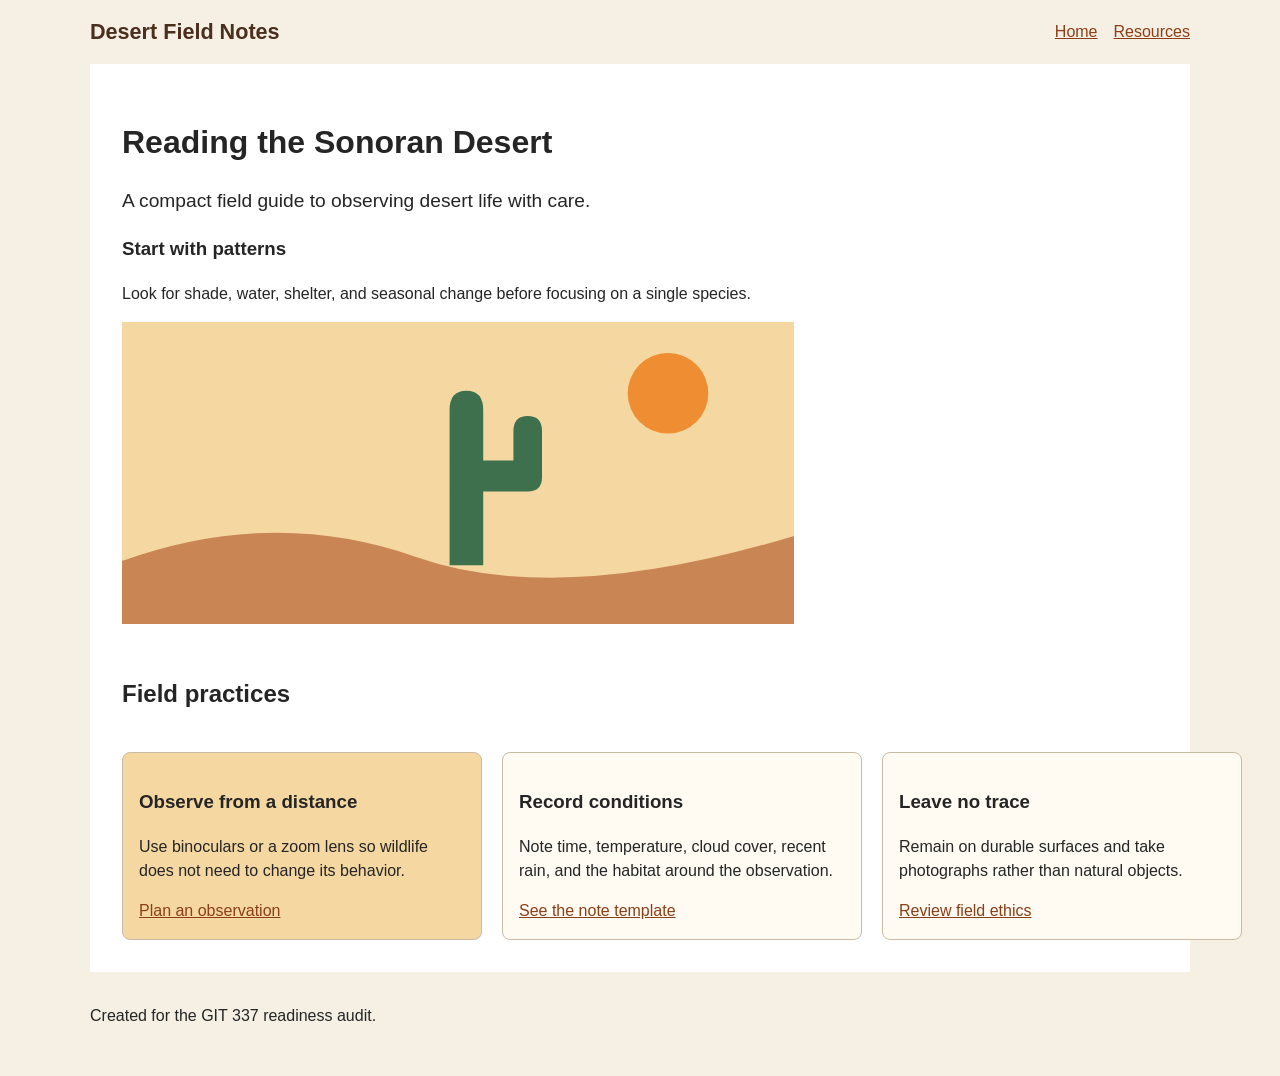
==== ASSESSMENT-Desert-Field-Notes-Starter/index.html @ 35373967 "initial files - no repairs" ====
<!doctype html>
<html>
  <head>
    <meta charset="utf-8">
    <title>Desert Field Notes</title>
    <link rel="stylesheet" href="css/styles.css">
  </head>
  <body>
    <header class="site-header">
      <a class="site-name" href="index.html">Desert Field Notes</a>
      <nav aria-label="Primary navigation">
        <ul class="nav-list">
          <li><a href="index.html">Home</a></li>
          <li><a href="resource.html">Resources</a></li>
        </ul>
      </nav>
    </header>

    <main>
      <h1>Reading the Sonoran Desert</h1>
      <p class="lede">A compact field guide to observing desert life with care.</p>

      <section class="intro">
        <h3>Start with patterns</h3>
        <p>Look for shade, water, shelter, and seasonal change before focusing on a single species.</p>
        <img src="images/saguaro-study.svg" alt="image123">
      </section>

      <section class="cards" aria-labelledby="field-practices">
        <h2 id="field-practices">Field practices</h2>
        <article class="card featured" id="featured-card">
          <h3>Observe from a distance</h3>
          <p>Use binoculars or a zoom lens so wildlife does not need to change its behavior.</p>
          <a href="pages/resources.html">Plan an observation</a>
        </article>
        <article class="card">
          <h3>Record conditions</h3>
          <p>Note time, temperature, cloud cover, recent rain, and the habitat around the observation.</p>
          <a href="pages/resources.html#notes">See the note template</a>
        </article>
        <article class="card">
          <h3>Leave no trace</h3>
          <p>Remain on durable surfaces and take photographs rather than natural objects.</p>
          <a href="pages/resources.html#ethics">Review field ethics</a>
        </article>
      </section>
    </main>

    <footer>
      <p>Created for the GIT 337 readiness audit.</p>
    </footer>
  </body>
</html>
---- ASSESSMENT-Desert-Field-Notes-Starter/css/styles.css ----
* {
  box-sizing: border-box;
}

body {
  margin: 0;
  color: #252525;
  background: #f5efe4;
  font-family: Arial, Helvetica, sans-serif;
  line-height: 1.5;
}

a {
  color: #8b3f16;
}

a:focus {
  outline: none;
}

.site-header,
main,
footer {
  width: 1100px;
  margin-inline: auto;
}

.site-header {
  display: flex;
  align-items: center;
  justify-content: space-between;
  padding-block: 1rem;
}

.site-name {
  color: #4b2e1d;
  font-size: 1.35rem;
  font-weight: 700;
  text-decoration: none;
}

.nav-list {
  display: flex;
  gap: 1rem;
  margin: 0;
  padding: 0;
  list-style: none;
}

main {
  padding: 2rem;
  background: #fff;
}

.lede {
  max-width: 60ch;
  font-size: 1.2rem;
}

.intro img {
  display: block;
  width: 100%;
  max-width: 42rem;
  height: auto;
}

.cards {
  display: grid;
  grid-template-columns: repeat(3, 360px);
  gap: 1.25rem;
  margin-top: 2rem;
}

.cards > h2 {
  grid-column: 1 / -1;
}

.card {
  padding: 1rem;
  border: 1px solid #cbbba5;
  border-radius: .5rem;
  background: #fffaf2;
}

#featured-card {
  background: #f4d7a1;
}

.featured {
  background: #dce9d5;
}

.button {
  display: inline-block;
  padding: .65rem 1rem;
  color: white;
  background: #8b3f16;
  border-radius: .35rem;
  text-decoration: none;
}

footer {
  padding-block: 1rem 2rem;
}

@media (min-width: 700px) and (max-width: 500px) {
  .site-header {
    flex-direction: column;
    align-items: flex-start;
  }

  .cards {
    grid-template-columns: 1fr;
  }
}
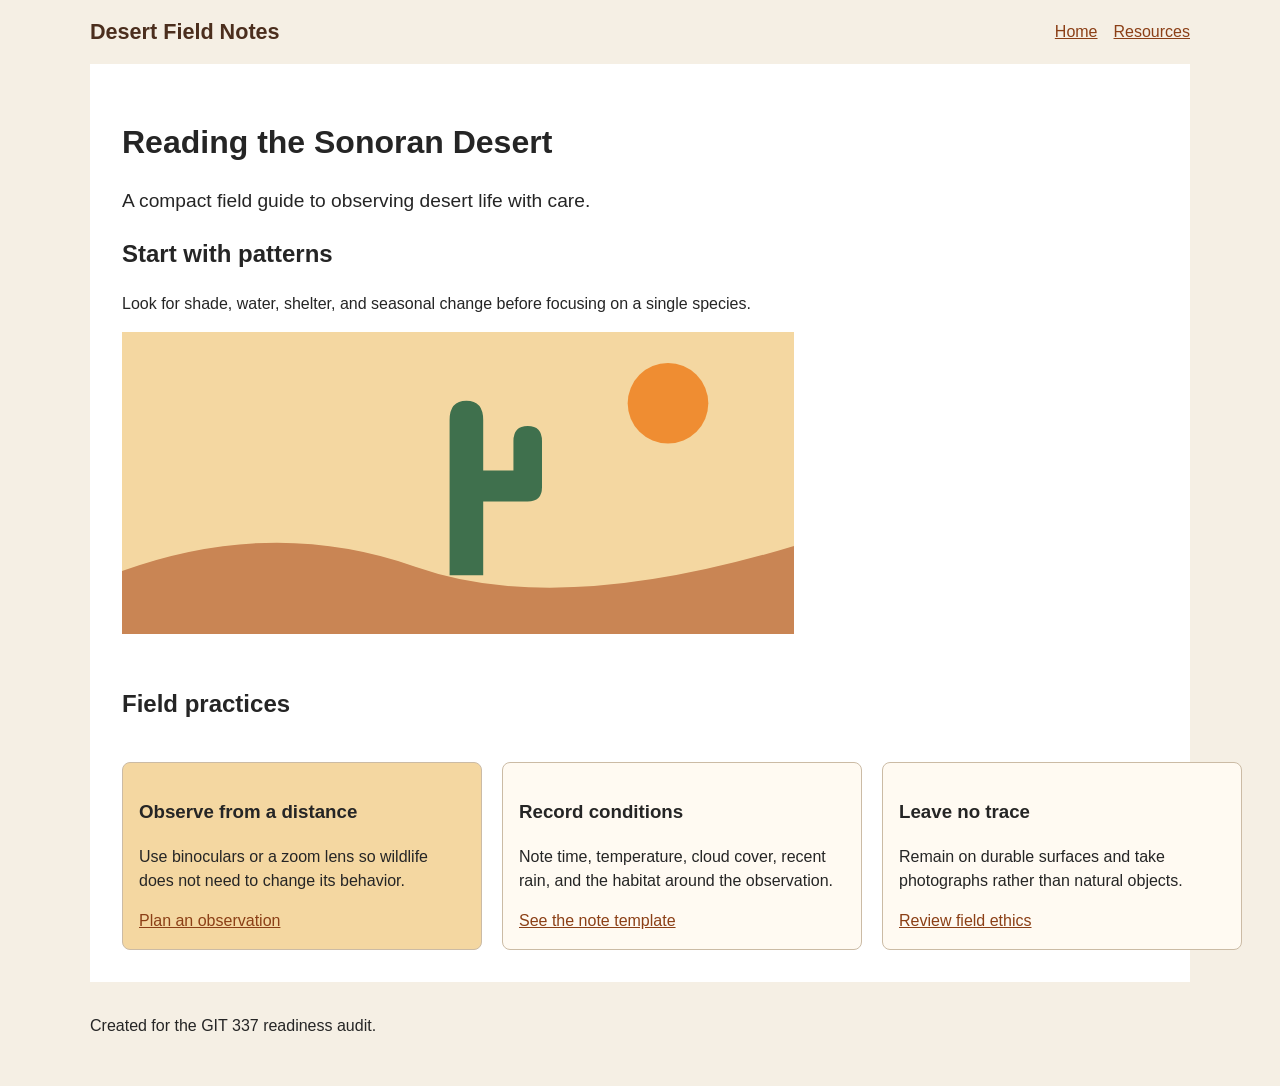
==== commit ff7dc7ff: "repaired index.html" ====
--- a/ASSESSMENT-Desert-Field-Notes-Starter/index.html
+++ b/ASSESSMENT-Desert-Field-Notes-Starter/index.html
@@ -1,7 +1,7 @@
-<!doctype html>
-<html>
+<!DOCTYPE html>
+<html lang="en">
   <head>
-    <meta charset="utf-8">
+    <meta name="viewport" content="width-device-width, initial-scale=1">
     <title>Desert Field Notes</title>
     <link rel="stylesheet" href="css/styles.css">
   </head>
@@ -11,7 +11,7 @@
       <nav aria-label="Primary navigation">
         <ul class="nav-list">
           <li><a href="index.html">Home</a></li>
-          <li><a href="resource.html">Resources</a></li>
+          <li><a href="pages/resources.html">Resources</a></li>
         </ul>
       </nav>
     </header>
@@ -21,9 +21,9 @@
       <p class="lede">A compact field guide to observing desert life with care.</p>
 
       <section class="intro">
-        <h3>Start with patterns</h3>
+        <h2>Start with patterns</h2>
         <p>Look for shade, water, shelter, and seasonal change before focusing on a single species.</p>
-        <img src="images/saguaro-study.svg" alt="image123">
+        <img src="images/saguaro-study.svg" alt="Green saguaro cactus stands in yellow desert sand, orange sunset in the sky, 2D graphics, simple and calm environment">
       </section>
 
       <section class="cards" aria-labelledby="field-practices">
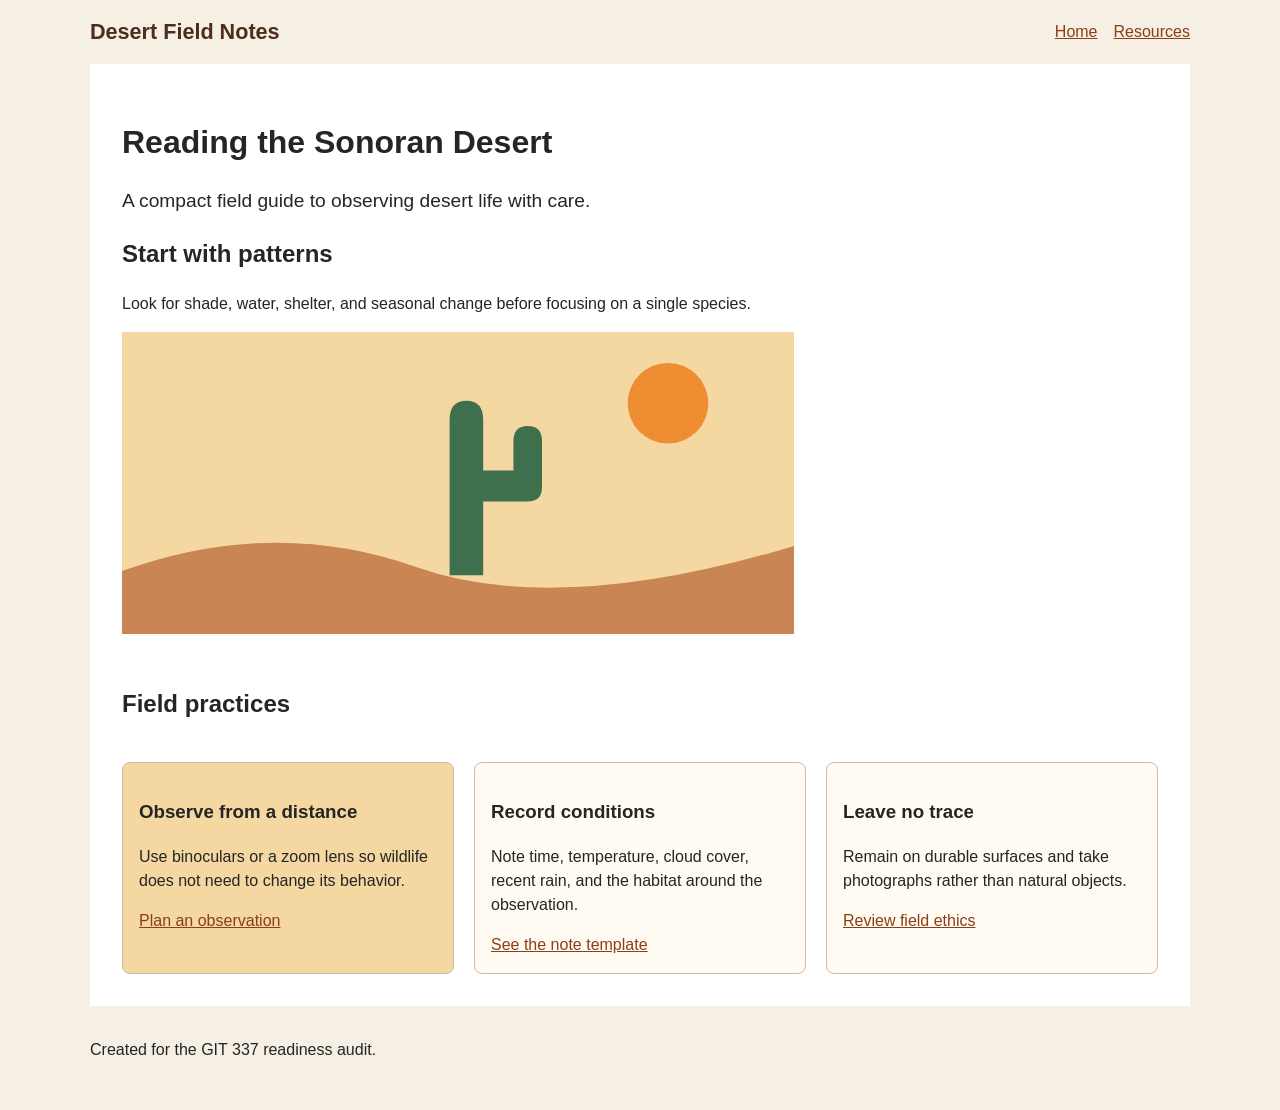
==== commit 1d2a5845: "edits" ====
--- a/ASSESSMENT-Desert-Field-Notes-Starter/index.html
+++ b/ASSESSMENT-Desert-Field-Notes-Starter/index.html
@@ -1,6 +1,7 @@
 <!DOCTYPE html>
 <html lang="en">
   <head>
+    <meta charset="utf-8">
     <meta name="viewport" content="width-device-width, initial-scale=1">
     <title>Desert Field Notes</title>
     <link rel="stylesheet" href="css/styles.css">
@@ -17,6 +18,7 @@
     </header>
 
     <main>
+    
       <h1>Reading the Sonoran Desert</h1>
       <p class="lede">A compact field guide to observing desert life with care.</p>
 
@@ -25,7 +27,7 @@
         <p>Look for shade, water, shelter, and seasonal change before focusing on a single species.</p>
         <img src="images/saguaro-study.svg" alt="Green saguaro cactus stands in yellow desert sand, orange sunset in the sky, 2D graphics, simple and calm environment">
       </section>
-
+    <div class="mainContainer"> 
       <section class="cards" aria-labelledby="field-practices">
         <h2 id="field-practices">Field practices</h2>
         <article class="card featured" id="featured-card">
@@ -44,6 +46,8 @@
           <a href="pages/resources.html#ethics">Review field ethics</a>
         </article>
       </section>
+    </div>
+    
     </main>
 
     <footer>
--- a/ASSESSMENT-Desert-Field-Notes-Starter/css/styles.css
+++ b/ASSESSMENT-Desert-Field-Notes-Starter/css/styles.css
@@ -1,6 +1,7 @@
 * {
   box-sizing: border-box;
 }
+
 
 body {
   margin: 0;
@@ -8,6 +9,7 @@
   background: #f5efe4;
   font-family: Arial, Helvetica, sans-serif;
   line-height: 1.5;
+  max-width: 100%;
 }
 
 a {
@@ -15,8 +17,9 @@
 }
 
 a:focus {
-  outline: none;
+  outline: solid #8b3f16;
 }
+
 
 .site-header,
 main,
@@ -66,7 +69,7 @@
 
 .cards {
   display: grid;
-  grid-template-columns: repeat(3, 360px);
+  grid-template-columns: repeat(3, 1fr);
   gap: 1.25rem;
   margin-top: 2rem;
 }
@@ -80,6 +83,7 @@
   border: 1px solid #cbbba5;
   border-radius: .5rem;
   background: #fffaf2;
+  
 }
 
 #featured-card {
@@ -103,13 +107,15 @@
   padding-block: 1rem 2rem;
 }
 
-@media (min-width: 700px) and (max-width: 500px) {
+@media (max-width: 700px) {
+  body {
+    display: flex;
+    flex-direction: row;
+  }
+  
   .site-header {
     flex-direction: column;
     align-items: flex-start;
   }
 
-  .cards {
-    grid-template-columns: 1fr;
-  }
 }
